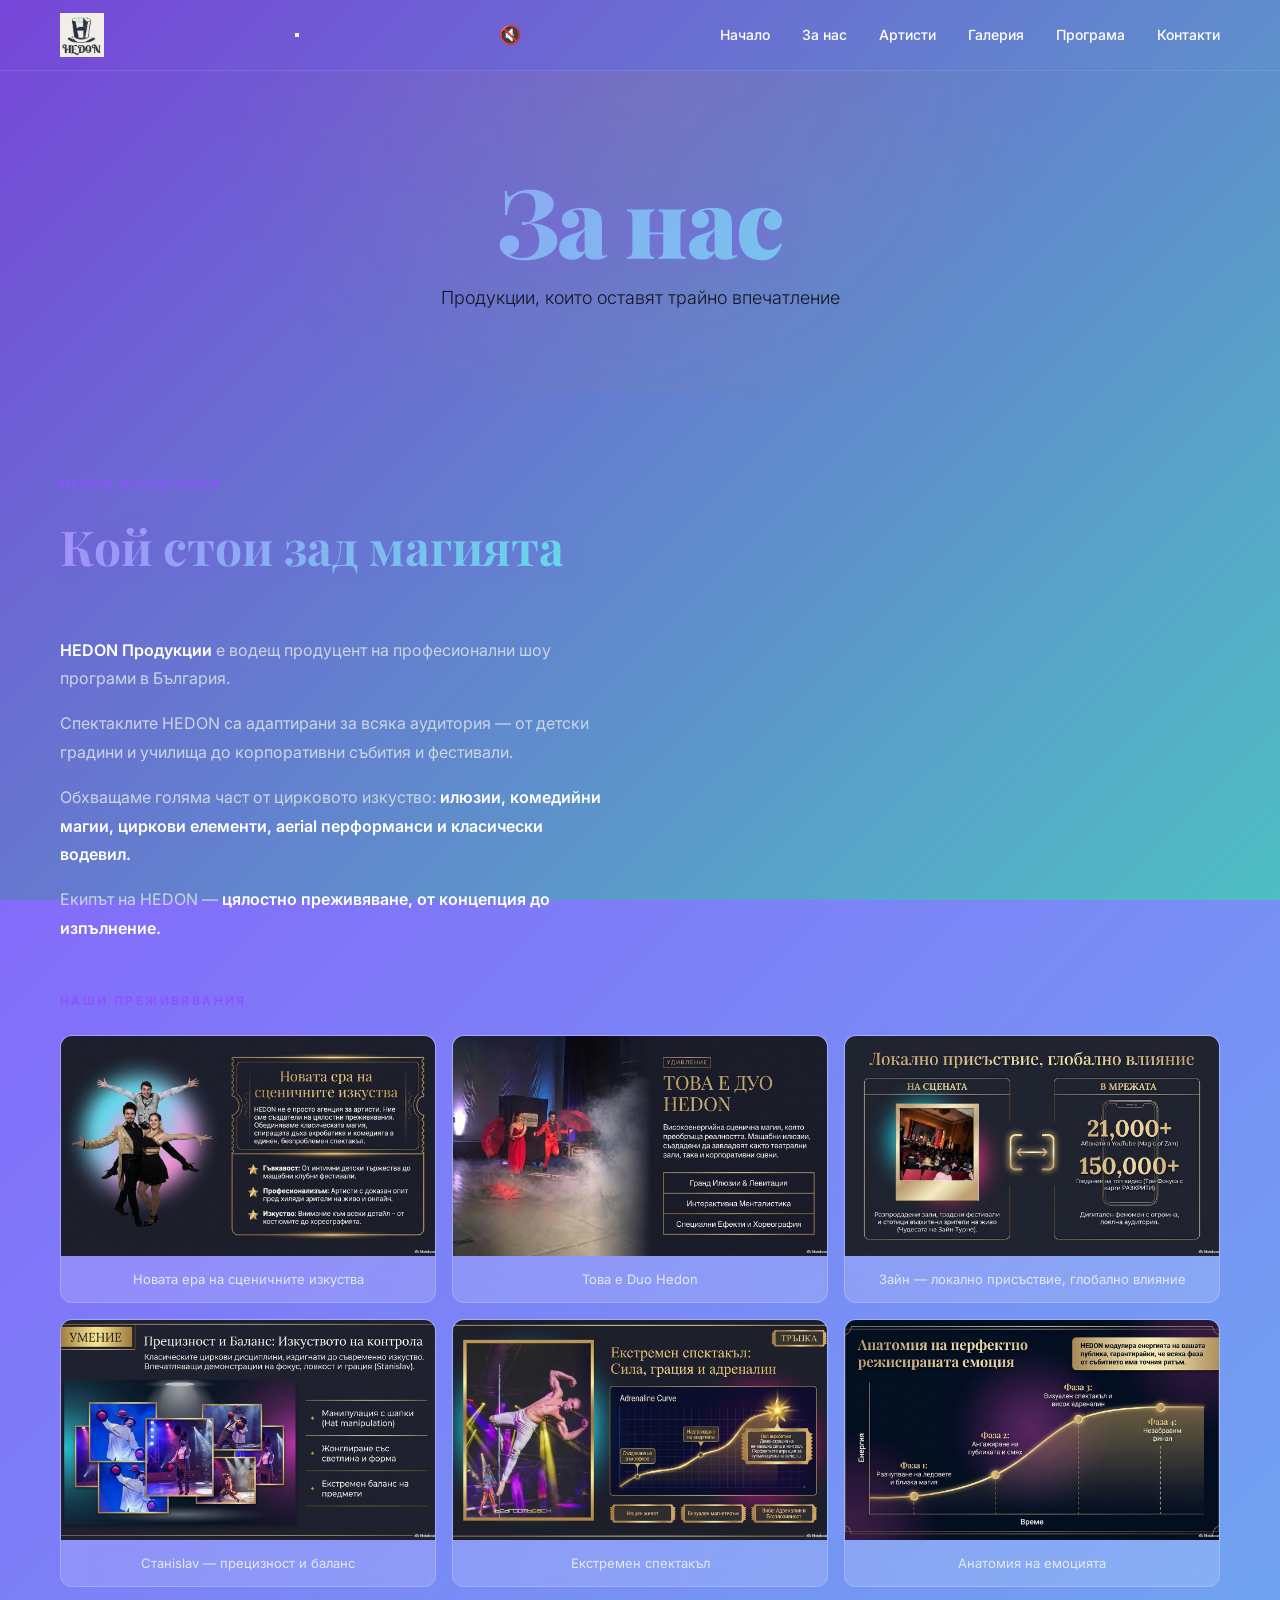
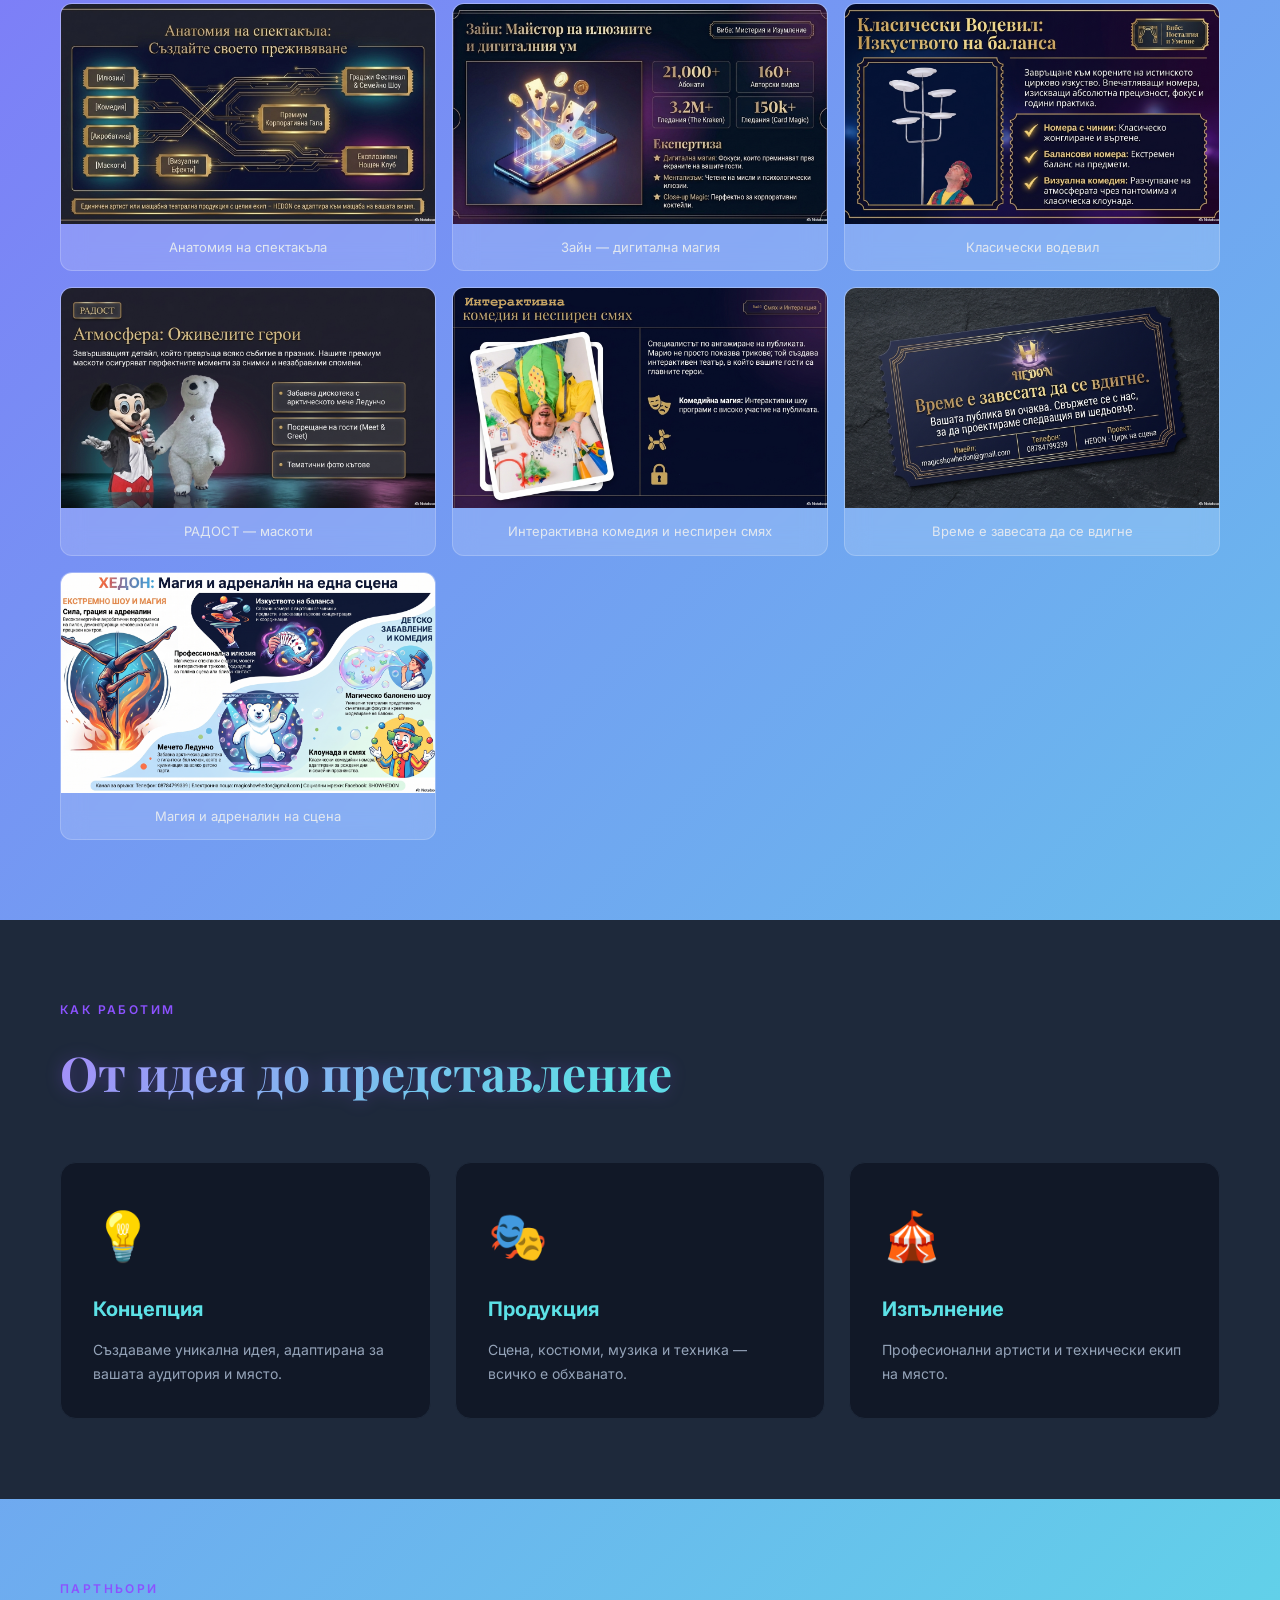
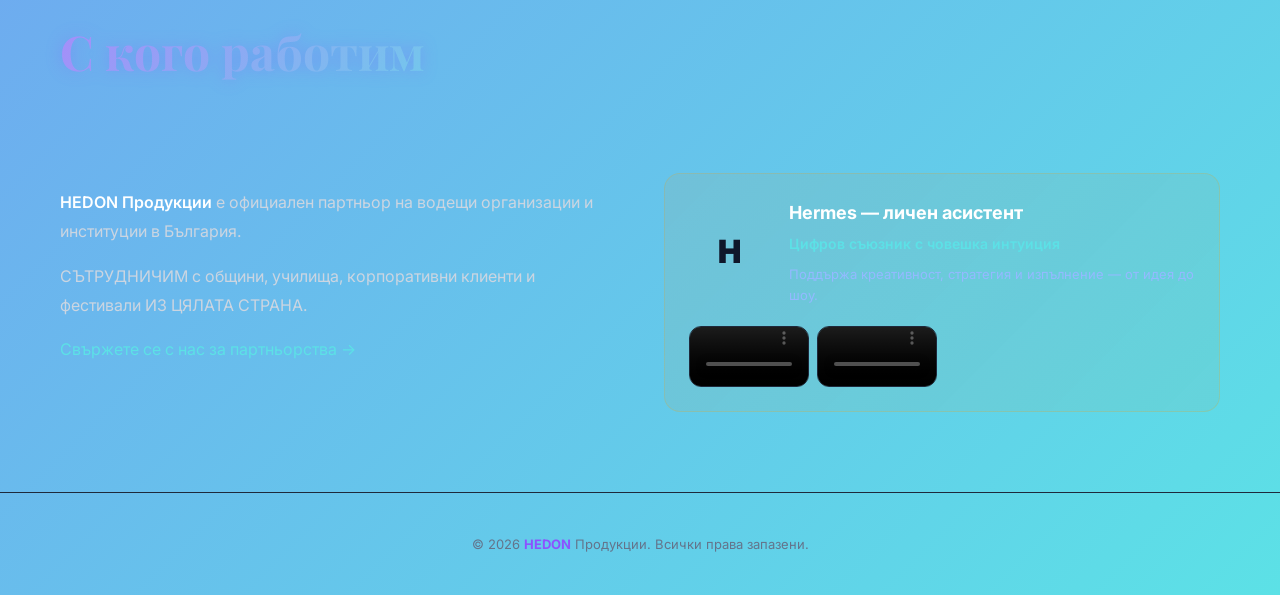
==== about.html @ 9e58f5c2 "Фонова музика: 2 MP3 трека + auto-play при първи клик + бутон 🔊/🔇" ====
<head>
    <link rel="preconnect" href="https://fonts.googleapis.com">
    <link rel="preload" href="media/hedon_logo.png" as="image" type="image/png">
    <link rel="preconnect" href="https://fonts.gstatic.com" crossorigin>
    <link href="https://fonts.googleapis.com/css2?family=Inter:wght@300;400;500;600;700;800&family=Playfair+Display:wght@600;700;900&display=swap" rel="stylesheet">
    <link rel="icon" type="image/png" sizes="32x32" href="media/hedon_logo.png">
    <link rel="apple-touch-icon" sizes="180x180" href="media/hedon_logo.png">
    <link rel="stylesheet" href="style.css?v=3">
<body>
    <header>
        <div class="container">
            <div class="header-inner">
                <div class="logo">
                    <img src="media/hedon_logo.png" alt="HEDON">
                </div>

                <button class="hamburger" onclick="toggleMenu()" aria-label="Menu">
                    <span></span>
                    <span></span>
                    <span></span>
                </button>
                <button id="audio-toggle" onclick="toggleAudio()" aria-label="Музика" style="background:none;border:none;color:#fff;font-size:18px;cursor:pointer;padding:8px;display:flex;align-items:center;gap:4px;">
                    <span id="audio-icon">🔇</span>
                </button>
                <audio id="bg-music" loop preload="none">
                    <source src="media/audio_track_1.mp3" type="audio/mpeg">
                </audio>
                <nav>
                    <a href="index.html">Начало</a>
                    <a href="about.html">За нас</a>
                    <a href="artists.html">Артисти</a>
                    <a href="gallery.html">Галерия</a>
                    <a href="program.html">Програма</a>
                    <a href="contact.html">Контакти</a>
                </nav>
            </div>
        </div>
    </header>

    <section class="hero">
        <div class="container">
            <h1>За нас</h1>
            <p>Продукции, които оставят трайно впечатление</p>
        </div>
    </section>

    <section id="about">
        <div class="container">
            <div class="section-label">HEDON Продукции</div>
            <div class="section-title">Кой стои зад магията</div>
            <div class="about-grid">
                <div class="about-text">
                    <p><strong>HEDON Продукции</strong> е водещ продуцент на професионални шоу програми в България.</p>
                    <p style="margin-top:16px;">Спектаклите HEDON са адаптирани за всяка аудитория — от детски градини и училища до корпоративни събития и фестивали.</p>
                    <p style="margin-top:16px;">Обхващаме голяма част от цирковото изкуство: <strong>илюзии, комедийни магии, циркови елементи, aerial перформанси и класически водевил.</strong></p>
                    <p style="margin-top:16px;">Екипът на HEDON — <strong>цялостно преживяване, от концепция до изпълнение.</strong></p>
                </div>
            </div>

            <div style="margin-top: 48px;">
                <div class="section-label" style="margin-bottom: 24px;">Наши преживявания</div>
                <div class="gallery-grid">
                    <div class="gallery-item" onclick="openLightbox('media/about_01_new_era.png', 'Новата ера на сценичните изкуства', false)">
                        <img src="media/about_01_new_era.png" alt="Новата ера на сценичните изкуства" loading="lazy">
                        <div class="cap">Новата ера на сценичните изкуства</div>
                    </div>
                    <div class="gallery-item" onclick="openLightbox('media/about_02_duo_hedon.png', 'Това е Duo Hedon', false)">
                        <img src="media/about_02_duo_hedon.png" alt="Това е Duo Hedon" loading="lazy">
                        <div class="cap">Това е Duo Hedon</div>
                    </div>
                    <div class="gallery-item" onclick="openLightbox('media/about_03_zain_presence.png', 'Зайн — локално присъствие, глобално влияние', false)">
                        <img src="media/about_03_zain_presence.png" alt="Зайн — локално присъствие, глобално влияние" loading="lazy">
                        <div class="cap">Зайн — локално присъствие, глобално влияние</div>
                    </div>

                    <div class="gallery-item" onclick="openLightbox('media/about_05_stanislav_circus.png', 'Станislav — прецизност и баланс', false)">
                        <img src="media/about_05_stanislav_circus.png" alt="Станislav — прецизност и баланс" loading="lazy">
                        <div class="cap">Станislav — прецизност и баланс</div>
                    </div>
                    <div class="gallery-item" onclick="openLightbox('media/about_06_pole_acrobatics.png', 'Екстремен спектакъл', false)">
                        <img src="media/about_06_pole_acrobatics.png" alt="Екстремен спектакъл" loading="lazy">
                        <div class="cap">Екстремен спектакъл</div>
                    </div>
                    <div class="gallery-item" onclick="openLightbox('media/about_slide3_energy.png', 'Анатомия на перфектно режисираната емоция', false)">
                        <img src="media/about_slide3_energy.png" alt="Анатомия на перфектно режисираната емоция" loading="lazy">
                        <div class="cap">Анатомия на емоцията</div>
                    </div>
                    <div class="gallery-item" onclick="openLightbox('media/about_slide10_anatomy.png', 'Анатомия на спектакъла', false)">
                        <img src="media/about_slide10_anatomy.png" alt="Анатомия на спектакъла" loading="lazy">
                        <div class="cap">Анатомия на спектакъла</div>
                    </div>
                    <div class="gallery-item" onclick="openLightbox('media/about_slide5_zain_digital.png', 'Зайн: Майстор на илюзиите и дигиталния ум', false)">
                        <img src="media/about_slide5_zain_digital.png" alt="Зайн: Майстор на илюзиите" loading="lazy">
                        <div class="cap">Зайн — дигитална магия</div>
                    </div>
                    <div class="gallery-item" onclick="openLightbox('media/about_slide7_vaudeville.png', 'Класически Водевил: Изкуството на баланса', false)">
                        <img src="media/about_slide7_vaudeville.png" alt="Класически Водевил" loading="lazy">
                        <div class="cap">Класически водевил</div>
                    </div>
                    <div class="gallery-item" onclick="openLightbox('media/about_mascots.png', 'РАДОСТ — атмосфера: оживители герои', false)">
                        <img src="media/about_mascots.png" alt="РАДОСТ — атмосфера: оживители герои" loading="lazy">
                        <div class="cap">РАДОСТ — маскоти</div>
                    </div>
                    <div class="gallery-item" onclick="openLightbox('media/about_slide6_mario.png', 'Интерактивна комедия и неспирен смях', false)">
                        <img src="media/about_slide6_mario.png" alt="Интерактивна комедия и неспирен смях" loading="lazy">
                        <div class="cap">Интерактивна комедия и неспирен смях</div>
                    </div>
                    <div class="gallery-item" onclick="openLightbox('media/about_slide11_call_to_action.png', 'Време е завесата да се вдигне', false)">
                        <img src="media/about_slide11_call_to_action.png" alt="Време е завесата да се вдигне" loading="lazy">
                        <div class="cap">Време е завесата да се вдигне</div>
                    </div>
                    <div class="gallery-item" onclick="openLightbox('media/about_magic_adrenaline.png', 'Магия и адреналин на сцена', false)">
                        <img src="media/about_magic_adrenaline.png" alt="Магия и адреналин на сцена" loading="lazy">
                        <div class="cap">Магия и адреналин на сцена</div>
                    </div>
                </div>
            </div>
        </div>
    </section>

    <section style="background: var(--slate);">
        <div class="container">
            <div class="section-label">Как работим</div>
            <div class="section-title">От идея до представление</div>
            <div style="display: grid; grid-template-columns: repeat(auto-fit, minmax(250px, 1fr)); gap: 24px;">
                <div style="background: var(--card); padding: 32px; border-radius: 16px; border: 1px solid var(--border);">
                    <div style="font-size: 48px; margin-bottom: 16px;">💡</div>
                    <h3 style="color: #5ce1e6; margin-bottom: 12px; font-size: 20px;">Концепция</h3>
                    <p style="color: #94a3b8; font-size: 14px;">Създаваме уникална идея, адаптирана за вашата аудитория и място.</p>
                </div>
                <div style="background: var(--card); padding: 32px; border-radius: 16px; border: 1px solid var(--border);">
                    <div style="font-size: 48px; margin-bottom: 16px;">🎭</div>
                    <h3 style="color: #5ce1e6; margin-bottom: 12px; font-size: 20px;">Продукция</h3>
                    <p style="color: #94a3b8; font-size: 14px;">Сцена, костюми, музика и техника — всичко е обхванато.</p>
                </div>
                <div style="background: var(--card); padding: 32px; border-radius: 16px; border: 1px solid var(--border);">
                    <div style="font-size: 48px; margin-bottom: 16px;">🎪</div>
                    <h3 style="color: #5ce1e6; margin-bottom: 12px; font-size: 20px;">Изпълнение</h3>
                    <p style="color: #94a3b8; font-size: 14px;">Професионални артисти и технически екип на място.</p>
                </div>
            </div>
        </div>
    </section>

    <section>
        <div class="container">
            <div class="section-label">Партньори</div>
            <div class="section-title">С кого работим</div>
            <div class="about-grid">
                <div class="about-text">
                    <p><strong>HEDON Продукции</strong> е официален партньор на водещи организации и институции в България.</p>
                    <p style="margin-top:16px;">СЪТРУДНИЧИМ с общини, училища, корпоративни клиенти и фестивали ИЗ ЦЯЛАТА СТРАНА.</p>
                    <p style="margin-top:16px;"><a href="contact.html">Свържете се с нас за партньорства →</a></p>
                </div>
                <div style="margin-top: 32px; padding: 24px; background: linear-gradient(135deg, rgba(245,158,11,0.08), rgba(217,119,6,0.05)); border: 1px solid rgba(245,158,11,0.2); border-radius: 16px; display: flex; align-items: center; gap: 20px; flex-wrap: wrap;">
                    <div style="width: 80px; height: 80px; border-radius: 50%; background: linear-gradient(135deg, var(--amber), var(--amber-dark)); display: flex; align-items: center; justify-content: center; font-size: 32px; font-weight: 900; color: var(--dark); flex-shrink: 0;">H</div>
                    <div style="flex: 1; min-width: 200px;">
                        <div style="font-size: 18px; font-weight: 700; color: #fff; margin-bottom: 4px;">Hermes — личен асистент</div>
                        <p style="font-size: 14px; color: #5ce1e6; font-weight: 600; margin-bottom: 8px;">Цифров съюзник с човешка интуиция</p>
                        <p style="font-size: 13px; color: #94b9ff; line-height: 1.6;">Поддържа креативност, стратегия и изпълнение — от идея до шоу.</p>
                    </div>
                    <div style="display: flex; gap: 8px;">
                        <video controls preload="metadata" style="width: 120px; height: auto; border-radius: 12px; border: 1px solid var(--border);">
                            <source src="media/hermes_ai_self.mp4" type="video/mp4">
                        </video>
                        <video controls preload="metadata" style="width: 120px; height: auto; border-radius: 12px; border: 1px solid var(--border);">
                            <source src="media/hermes_human_self.mp4" type="video/mp4">
                        </video>
                    </div>
                </div>
            </div>
        </div>
    </section>
    <footer>
        <div class="container">
            <p>© 2026 <span>HEDON</span> Продукции. Всички права запазени.</p>
        </div>
    </footer>

    <div class="lightbox" id="lightbox" onclick="closeLightbox(event)">
        <span class="close" onclick="closeLightbox(event)">&times;</span>
        <img id="lightbox-img" src="" alt="">
        <video id="lightbox-video" controls style="display:none;"></video>
        <div class="caption" id="lightbox-caption"></div>
    </div>

    <script>
    function openLightbox(src, caption, isVideo) {
        const lb = document.getElementById('lightbox');
        const img = document.getElementById('lightbox-img');
        const video = document.getElementById('lightbox-video');
        const cap = document.getElementById('lightbox-caption');
        if (isVideo) {
            img.style.display = 'none';
            video.style.display = 'block';
            video.src = src;
            video.play();
        } else {
            img.style.display = 'block';
            video.style.display = 'none';
            video.pause();
            img.src = src;
        }
        cap.textContent = caption;
        lb.classList.add('active');
    }
    function closeLightbox(e) {
        if (e.target.id === 'lightbox' || e.target.classList.contains('close') || e.target.id === 'lightbox-img') {
            document.getElementById('lightbox').classList.remove('active');
            document.getElementById('lightbox-video').pause();
        }
    }
    document.addEventListener('keydown', function(e) { if (e.key === 'Escape') { document.getElementById('lightbox').classList.remove('active'); document.getElementById('lightbox-video').pause(); } });

    function toggleMenu() {
        const nav = document.querySelector('nav');
        nav.classList.toggle('active');
    }
    
    // Close menu when clicking outside
    document.addEventListener('click', function(e) {
        const nav = document.querySelector('nav');
        const hamburger = document.querySelector('.hamburger');
        if (nav && hamburger && !nav.contains(e.target) && !hamburger.contains(e.target)) {
            nav.classList.remove('active');
        }
    });

    // Background music with first-click unlock
    (function() {
        const audio = document.getElementById('bg-music');
        const btn = document.getElementById('audio-toggle');
        const icon = document.getElementById('audio-icon');
        if (!audio || !btn) return;
        
        // Try to resume on any click (browsers block audio until user interaction)
        function tryPlay() {
            if (audio.paused) {
                audio.play().then(() => {
                    icon.textContent = '🔊';
                }).catch(() => {
                    icon.textContent = '🔇';
                });
            }
        }
        
        // First user interaction anywhere on page
        document.addEventListener('click', function unlockAudio() {
            tryPlay();
            // After first successful play, stop listening
            if (!audio.paused) {
                document.removeEventListener('click', unlockAudio);
            }
        }, { once: false });
        
        // Manual toggle
        window.toggleAudio = function() {
            if (audio.paused) {
                audio.play();
                icon.textContent = '🔊';
            } else {
                audio.pause();
                icon.textContent = '🔇';
            }
        };
    })();
    </script>
</body>
<!-- cache bust -->
</html>
---- style.css ----
/* HEDON Multi-Page Site - Shared Styles */
/* rebuild 2 */
:root { --purple:#8c52ff; --purple-dark:#6b3ce0; --cyan:#5ce1e6; --cyan-dark:#2ec4d4; --dark:#0f172a; --slate:#1e293b; --muted:#94a3b8; --bg:#0B1220; --card:#111827; --border:#1e293b; }
* { box-sizing: border-box; margin: 0; padding: 0; }
html { scroll-behavior: smooth; }
body { font-family: "Inter", sans-serif; background: linear-gradient(135deg, #8c52ff 0%, #5ce1e6 100%); color: #0B1220; line-height: 1.7; min-height: 100vh; }
body::before { content: ""; position: fixed; inset: 0; z-index: -1; background: inherit; filter: brightness(0.85); }
.container { max-width: 1200px; margin: 0 auto; padding: 0 20px; }
a { color: #5ce1e6; text-decoration: none; }
a:hover { text-decoration: underline; }

/* Inner Header - Compact, Sticky */
header { background: transparent; backdrop-filter: none; border-bottom: 1px solid rgba(255,255,255,0.1); position: sticky; top: 0; z-index: 100; }
.header-inner { display: flex; align-items: center; justify-content: space-between; height: 70px; }
.logo { display: flex; align-items: center; gap: 12px; }
.logo img { height: 44px; width: auto; }
nav { display: flex; gap: 32px; }
nav a { color: #5ce1e6; text-decoration: none; font-size: 14px; font-weight: 500; transition: color 0.2s; }
nav a:hover, nav a.active { color: #5ce1e6; }
nav a { color: #fff; }

/* Hero */
.hero { padding: 100px 0 80px; text-align: center; position: relative; overflow: hidden; }
.hero::before { content: ""; position: absolute; inset: 0; background: radial-gradient(circle at 50% 0%, rgba(245,158,11,0.08), transparent 60%); pointer-events: none; }
.hero h1 { font-family: "Playfair Display", serif; font-size: clamp(48px, 8vw, 96px); font-weight: 900; background: linear-gradient(135deg, #a78bfa 0%, #5ce1e6 100%); -webkit-background-clip: text; -webkit-text-fill-color: transparent; background-clip: text; filter: drop-shadow(0 0 12px rgba(140,82,255,0.35)); line-height: 1; margin-bottom: 16px; letter-spacing: -0.02em; }
.hero p { font-size: 18px; color: #0B1220; max-width: 600px; margin: 0 auto; font-weight: 300; }

/* Sections */
section { padding: 80px 0; }
.section-label { font-size: 12px; text-transform: uppercase; letter-spacing: 0.2em; color: var(--purple); font-weight: 600; margin-bottom: 12px; }
.section-title { font-family: "Playfair Display", serif; font-size: clamp(32px, 5vw, 48px); font-weight: 700; color: #fff; margin-bottom: 48px; background: linear-gradient(135deg, #a78bfa 0%, #5ce1e6 50%, #a78bfa 100%); -webkit-background-clip: text; -webkit-text-fill-color: transparent; background-clip: text; filter: drop-shadow(0 0 8px rgba(140,82,255,0.3)); }
.gradient-text { background: linear-gradient(135deg, #a78bfa 0%, #5ce1e6 50%, #a78bfa 100%); -webkit-background-clip: text; -webkit-text-fill-color: transparent; background-clip: text; filter: drop-shadow(0 0 6px rgba(140,82,255,0.25)); }

/* Gallery page - small thumbnails */
.gallery-page .gallery-grid { display: grid; grid-template-columns: repeat(auto-fill, minmax(150px, 1fr)); gap: 12px; }
.gallery-page .gallery-item img { width: 100%; height: 200px; object-fit: contain; display: block; background: rgba(0,0,0,0.3); }

/* About */
.about-grid { display: grid; grid-template-columns: 1fr 1fr; gap: 48px; align-items: center; }
.about-text { font-size: 16px; color: #cbd5e1; line-height: 1.8; }
.about-text strong { color: #fff; font-weight: 600; }
.about-images { display: grid; grid-template-columns: 1fr 1fr; gap: 12px; }
.about-images img { width: 100%; border-radius: 12px; border: 1px solid rgba(255,255,255,0.2); }

/* Artists */
.artists-grid { display: grid; grid-template-columns: repeat(auto-fill, minmax(280px, 1fr)); gap: 20px; }
.artist-card { background: rgba(255,255,255,0.15); backdrop-filter: blur(12px); border: 1px solid rgba(255,255,255,0.2); border-radius: 16px; overflow: hidden; transition: all 0.3s ease; }
.artist-card:hover { transform: translateY(-4px); border-color: rgba(245,158,11,0.3); box-shadow: 0 20px 40px rgba(0,0,0,0.3); }
.artist-card img { width: 100%; height: 280px; object-fit: cover; display: block; }
.artist-card .info { padding: 20px; }
.artist-card .name { font-size: 18px; font-weight: 700; color: #fff; margin-bottom: 4px; }
.artist-card .role { font-size: 13px; color: var(--purple); font-weight: 600; margin-bottom: 8px; }
.artist-card .desc { font-size: 14px; color: #e2e8f0; line-height: 1.6; }

/* Program */
.program-grid { display: grid; grid-template-columns: repeat(auto-fit, minmax(400px, 1fr)); gap: 24px; }
.show-card { background: linear-gradient(135deg, var(--card), var(--slate)); border: 1px solid rgba(255,255,255,0.2); border-radius: 16px; padding: 32px; position: relative; overflow: hidden; }
.show-card::before { content: ""; position: absolute; top: 0; left: 0; right: 0; height: 3px; background: linear-gradient(90deg, var(--purple), var(--purple-dark)); }
.show-card h3 { font-family: "Playfair Display", serif; font-size: 28px; font-weight: 700; color: #fff; margin-bottom: 8px; }
.show-card .artist-name { color: #5ce1e6; font-weight: 600; margin-bottom: 16px; }
.show-card .dates { color: #94a3b8; font-size: 14px; margin-bottom: 20px; }
.ticket-box { background: rgba(245,158,11,0.08); border: 1px solid rgba(245,158,11,0.2); border-radius: 12px; padding: 16px; }
.ticket-box h4 { color: var(--purple); font-size: 14px; font-weight: 700; margin-bottom: 8px; }
.ticket-box p { font-size: 13px; color: #e2e8f0; line-height: 1.8; }
.ticket-box a { color: #5ce1e6; text-decoration: none; font-weight: 600; }
.ticket-box a:hover { text-decoration: underline; }

/* Gallery */
.gallery-grid { display: grid; grid-template-columns: repeat(auto-fill, minmax(280px, 1fr)); gap: 16px; }
.gallery-item { border-radius: 12px; overflow: hidden; border: 1px solid rgba(255,255,255,0.2); cursor: pointer; transition: all 0.3s; background: rgba(255,255,255,0.15); backdrop-filter: blur(12px); }
.gallery-item:hover { transform: scale(1.02); border-color: rgba(245,158,11,0.3); }
.gallery-item img { width: 100%; height: 220px; object-fit: cover; display: block; }
.gallery-item .cap { padding: 12px; font-size: 13px; color: #e2e8f0; text-align: center; }
.video-card { grid-column: 1 / -1; background: rgba(255,255,255,0.15); backdrop-filter: blur(12px); border: 1px solid rgba(255,255,255,0.2); border-radius: 16px; overflow: hidden; }
.video-card video { width: 100%; max-height: 350px; display: block; background: #000; }
.video-card .cap { padding: 16px; text-align: center; color: #e2e8f0; }
.video-card iframe { width: 100%; height: 350px; border: none; }

/* Contact */
.contact-section { background: linear-gradient(180deg, var(--bg), var(--slate)); }
.contact-grid { display: grid; grid-template-columns: 1fr 1fr; gap: 48px; align-items: center; }
.contact-info h3 { font-family: "Playfair Display", serif; font-size: 36px; font-weight: 700; color: #fff; margin-bottom: 24px; }
.contact-item { display: flex; align-items: center; gap: 16px; margin-bottom: 20px; }
.contact-item .icon { width: 48px; height: 48px; background: rgba(245,158,11,0.1); border: 1px solid rgba(245,158,11,0.2); border-radius: 12px; display: flex; align-items: center; justify-content: center; font-size: 20px; }
.contact-item .label { font-size: 12px; color: #94a3b8; text-transform: uppercase; letter-spacing: 0.1em; }
.contact-item .value { font-size: 16px; color: #fff; font-weight: 600; }
.contact-cta { background: linear-gradient(135deg, var(--purple), var(--purple-dark)); color: var(--dark); padding: 40px; border-radius: 20px; text-align: center; }
.contact-cta h4 { font-family: "Playfair Display", serif; font-size: 28px; font-weight: 700; margin-bottom: 12px; }
.contact-cta p { font-size: 14px; opacity: 0.9; margin-bottom: 24px; }
.contact-cta a { display: inline-block; background: var(--dark); color: var(--purple); padding: 14px 32px; border-radius: 999px; text-decoration: none; font-weight: 700; font-size: 14px; transition: transform 0.2s; }
.contact-cta a:hover { transform: scale(1.05); text-decoration: none; }

/* Footer */
footer { border-top: 1px solid var(--border); padding: 40px 0; text-align: center; color: #64748b; font-size: 13px; }
footer span { color: var(--purple); font-weight: 700; }

/* Lightbox */
.lightbox { position: fixed; inset: 0; background: rgba(0,0,0,0.95); display: none; align-items: center; justify-content: center; z-index: 9999; padding: 20px; }
.lightbox.active { display: flex; }
.lightbox img { max-width: 95vw; max-height: 85vh; border-radius: 12px; }
.lightbox video { max-width: 95vw; max-height: 85vh; border-radius: 12px; }
.lightbox .close { position: absolute; top: 16px; right: 24px; color: #fff; font-size: 36px; cursor: pointer; font-weight: 300; }
.lightbox .caption { position: absolute; bottom: 24px; left: 50%; transform: translateX(-50%); color: #fff; background: rgba(0,0,0,0.7); padding: 10px 20px; border-radius: 999px; font-size: 13px; }

/* Mobile */

/* Responsive - Mobile */
@media (max-width: 768px) {
    .container { padding: 0 20px; }
    
    header { padding: 12px 0; }
    .header-inner { height: auto; flex-wrap: wrap; }
    .logo img { height: 36px; }
    
    /* Mobile nav */
    nav { 
        display: none; 
        position: absolute;
        top: 70px;
        left: 0;
        right: 0;
        background: rgba(11,18,32,0.98);
        backdrop-filter: blur(20px);
        padding: 20px;
        flex-direction: column;
        gap: 16px;
        border-bottom: 1px solid rgba(255,255,255,0.1);
    }
    nav.active { display: flex; }
    nav a { font-size: 16px; padding: 8px 0; }
    
    /* Hamburger */
    .hamburger { 
        display: flex; 
        flex-direction: column; 
        gap: 5px; 
        cursor: pointer; 
        padding: 8px;
        background: none;
        border: none;
    }
    .hamburger span { 
        display: block; 
        width: 24px; 
        height: 2px; 
        background: #fff; 
        transition: all 0.3s;
    }
    
    .hero { padding: 60px 0 40px; min-height: 50vh; }
    .hero h1 { font-size: clamp(36px, 10vw, 56px); }
    .hero p { font-size: 16px; padding: 0 10px; }
    
    section { padding: 40px 0; }
    .section-title { font-size: clamp(24px, 6vw, 36px); margin-bottom: 32px; }
    
    .gallery-grid { 
        grid-template-columns: repeat(auto-fill, minmax(120px, 1fr)); 
        gap: 8px; 
    }
    .gallery-item img { height: 120px; }
    .gallery-item .cap { font-size: 11px; padding: 8px; }
    
    .artists-grid { grid-template-columns: 1fr; gap: 16px; }
    .artist-card { padding: 16px; }
    
    .program-grid { grid-template-columns: 1fr; }
    .show-card { padding: 20px; }
    .show-card h3 { font-size: 22px; }
    
    .contact-grid { grid-template-columns: 1fr; }
    .contact-cta { padding: 24px; }
    
    .video-card iframe { height: 250px; }
    
    .ticket-box { font-size: 12px; }
}

@media (max-width: 480px) {
    .gallery-grid { 
        grid-template-columns: repeat(2, 1fr); 
        gap: 6px; 
    }
    .gallery-item img { height: 100px; }
    .gallery-item .cap { font-size: 10px; }
    
    .video-card iframe { height: 200px; }
}
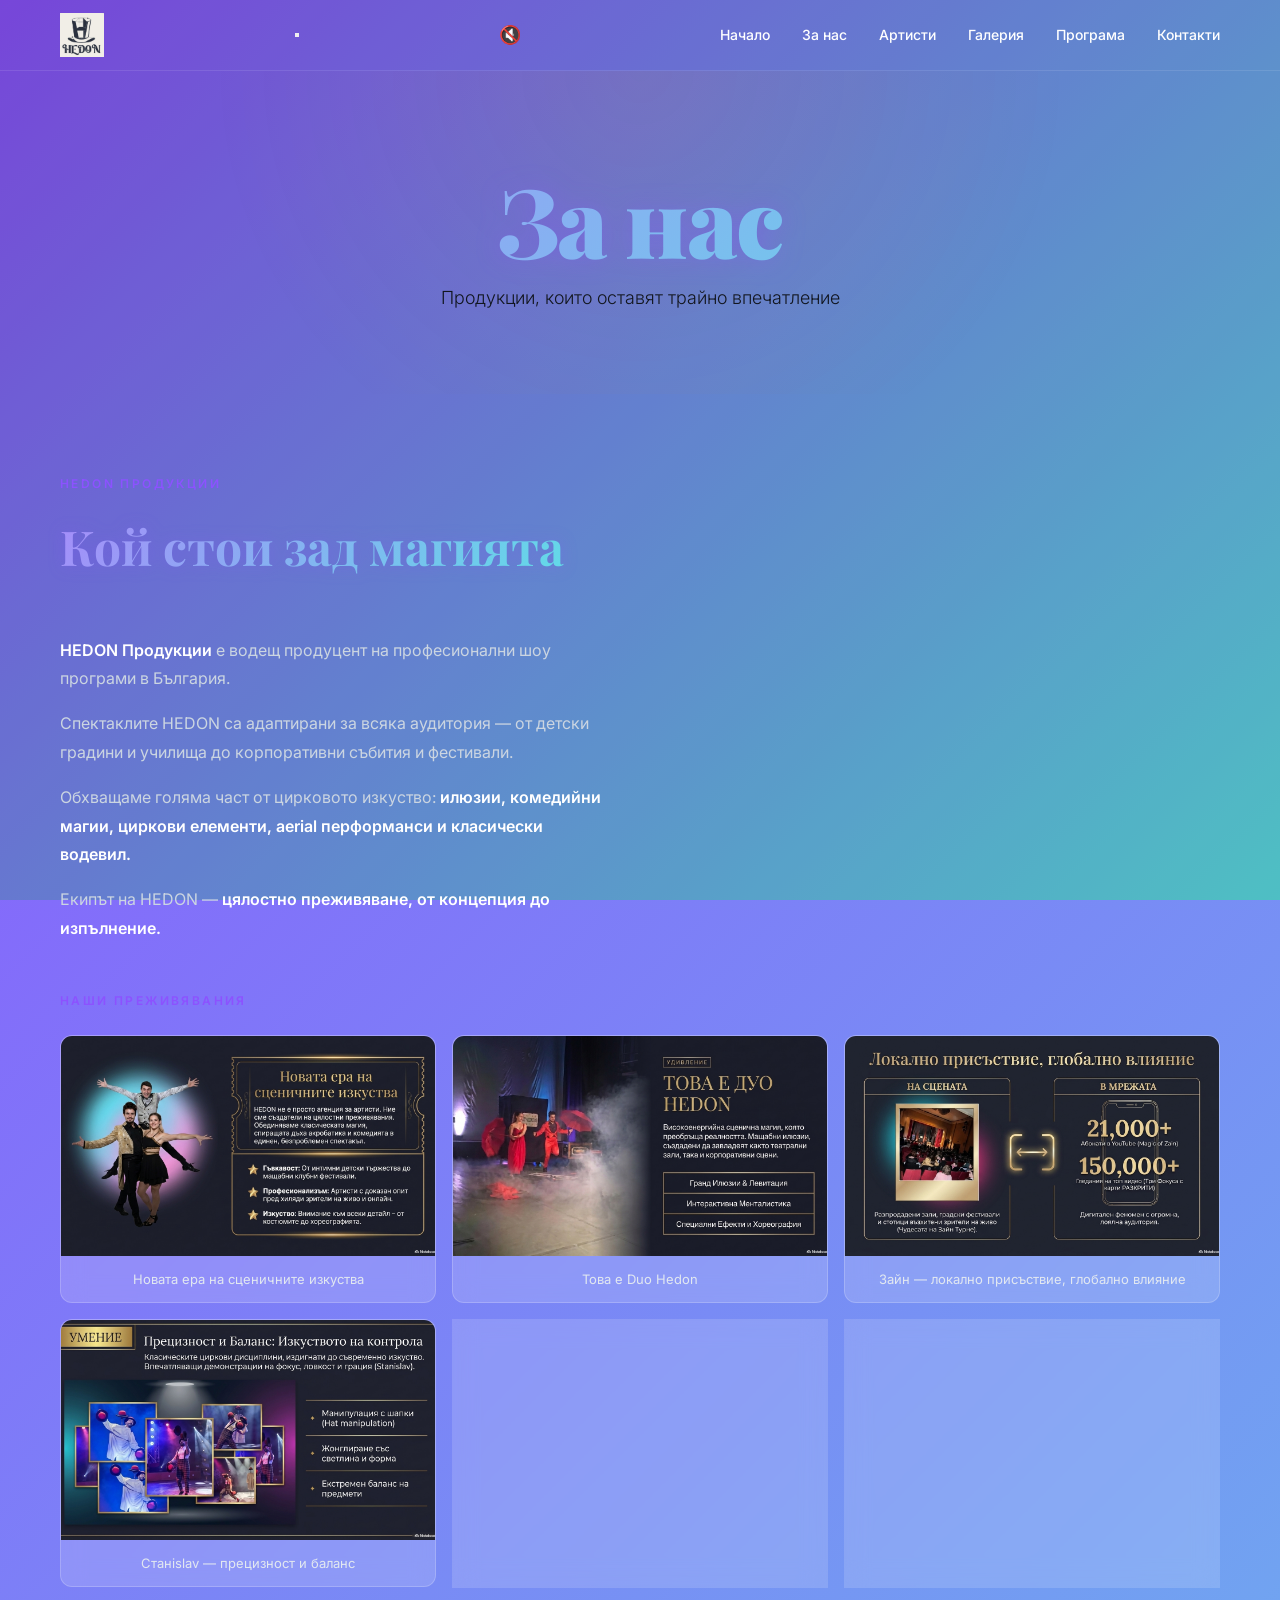
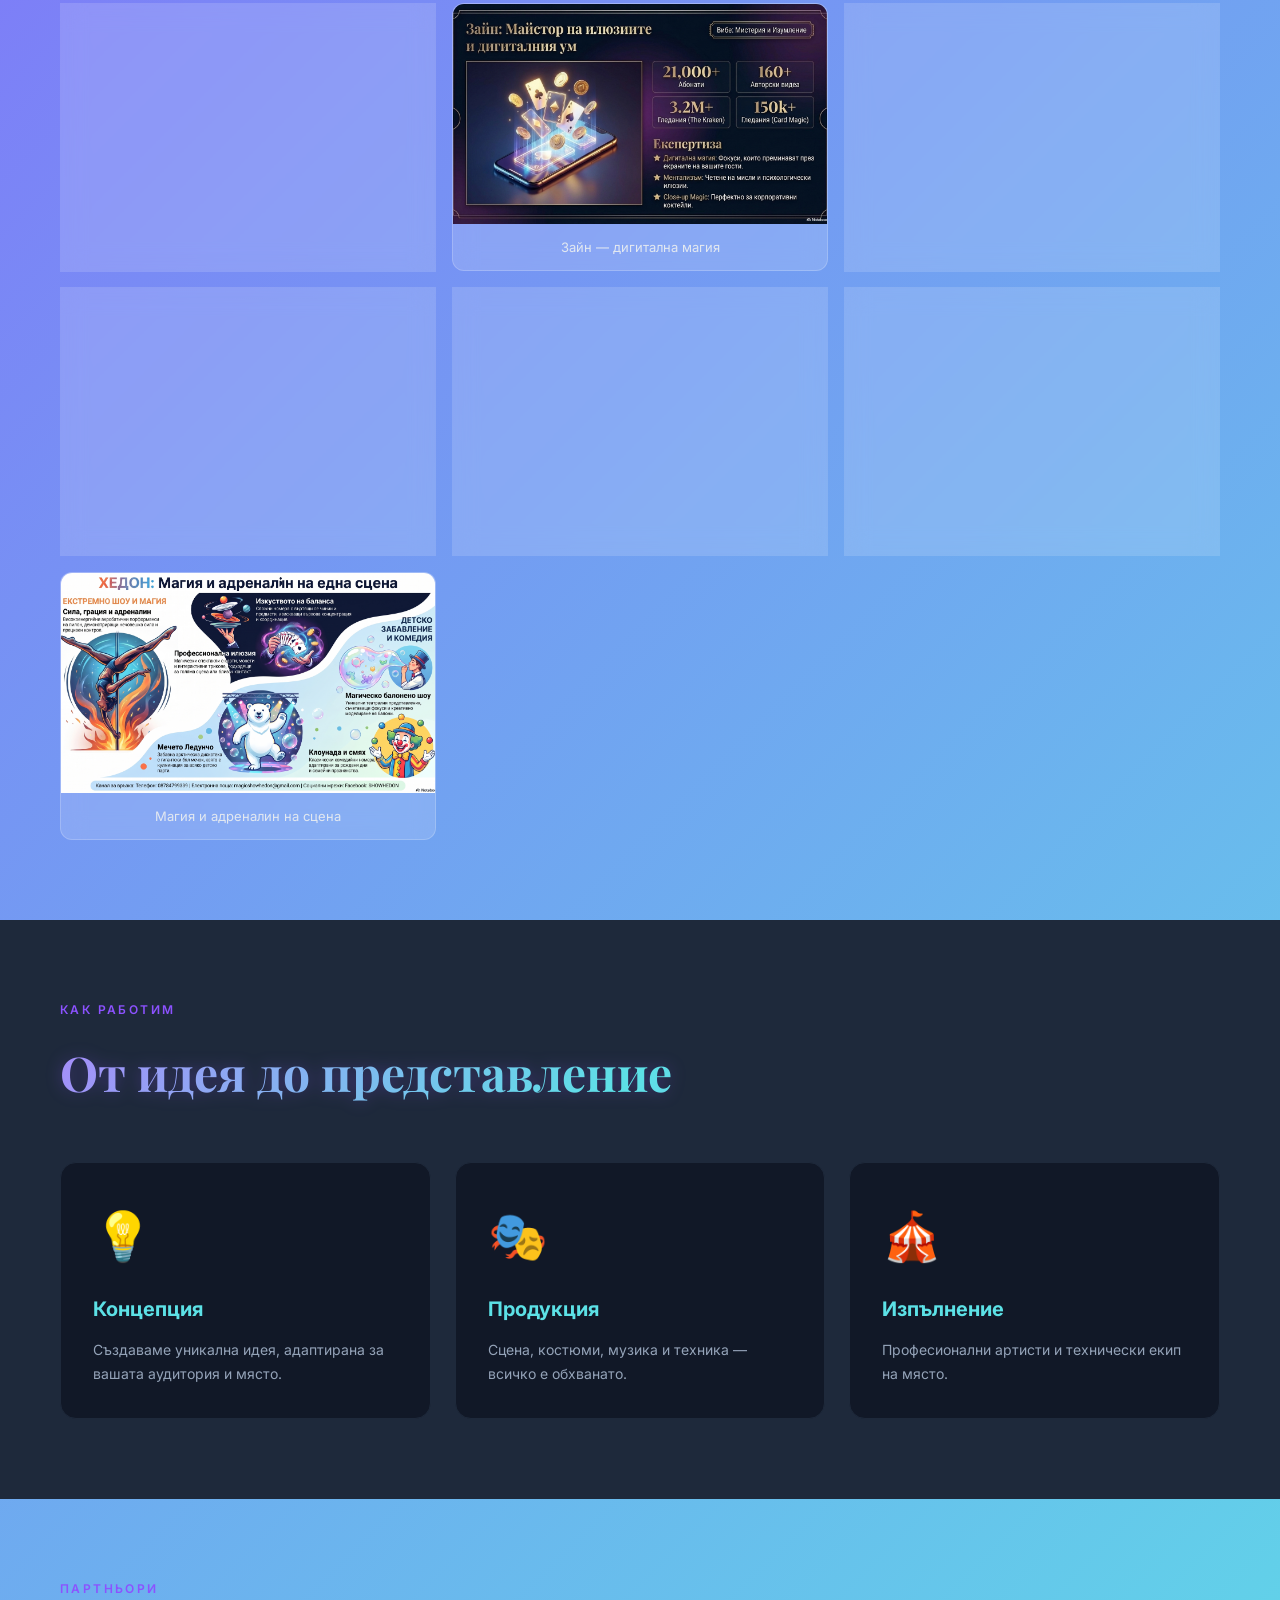
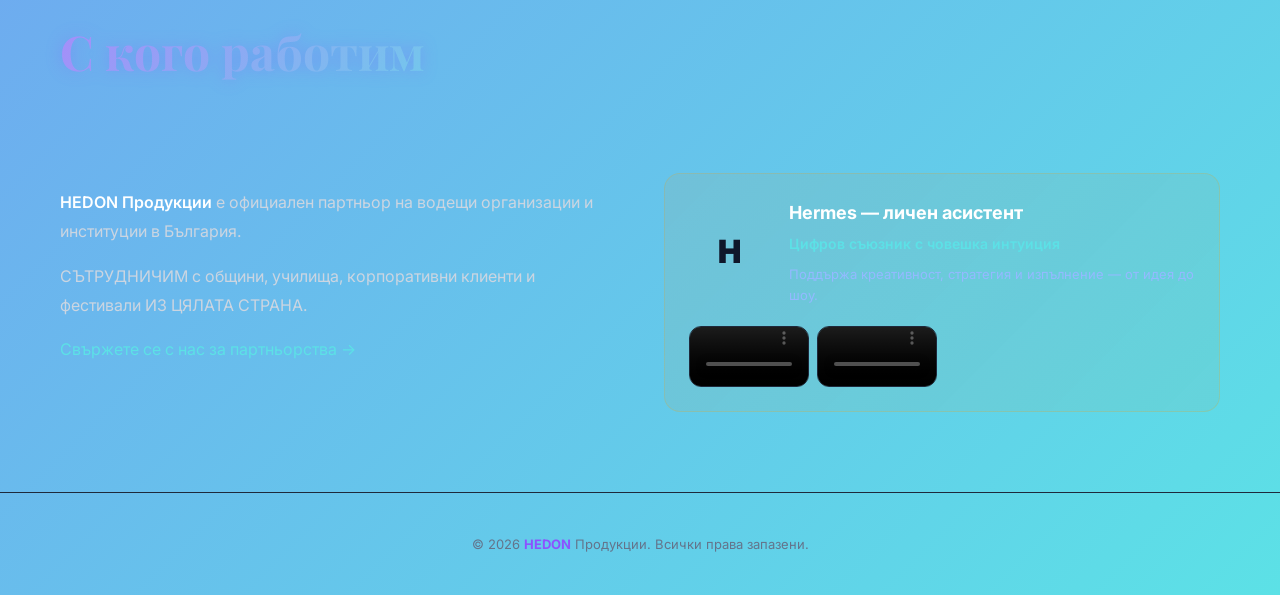
==== commit 3e69efa9: "Аудио бутон: подобрен toggleAudio с debug logging и visual feedback" ====
--- a/about.html
+++ b/about.html
@@ -226,12 +226,30 @@
         }
     });
 
+
     // Background music with first-click unlock
     (function() {
         const audio = document.getElementById('bg-music');
         const btn = document.getElementById('audio-toggle');
         const icon = document.getElementById('audio-icon');
         if (!audio || !btn) return;
+        
+        const tracks = [
+            'media/audio_track_1.mp3',
+            'media/audio_track_2.mp3'
+        ];
+        let currentTrack = 0;
+        
+        function loadTrack(index) {
+            audio.src = tracks[index];
+        }
+        
+        // Auto-advance to next track when current ends
+        audio.addEventListener('ended', function() {
+            currentTrack = (currentTrack + 1) % tracks.length;
+            loadTrack(currentTrack);
+            audio.play();
+        });
         
         // Try to resume on any click (browsers block audio until user interaction)
         function tryPlay() {
@@ -255,16 +273,27 @@
         
         // Manual toggle
         window.toggleAudio = function() {
+            console.log('toggleAudio called, paused:', audio.paused);
             if (audio.paused) {
-                audio.play();
-                icon.textContent = '🔊';
+                audio.play().then(() => {
+                    icon.textContent = '🔊';
+                    btn.style.color = '#5ce1e6';
+                }).catch(err => {
+                    console.log('Play failed:', err);
+                    icon.textContent = '🔇';
+                });
             } else {
                 audio.pause();
                 icon.textContent = '🔇';
+                btn.style.color = '#fff';
             }
         };
+        
+        // Load first track
+        loadTrack(0);
+        audio.volume = 0.4;
     })();
-    </script>
+
 </body>
 <!-- cache bust -->
 </html>
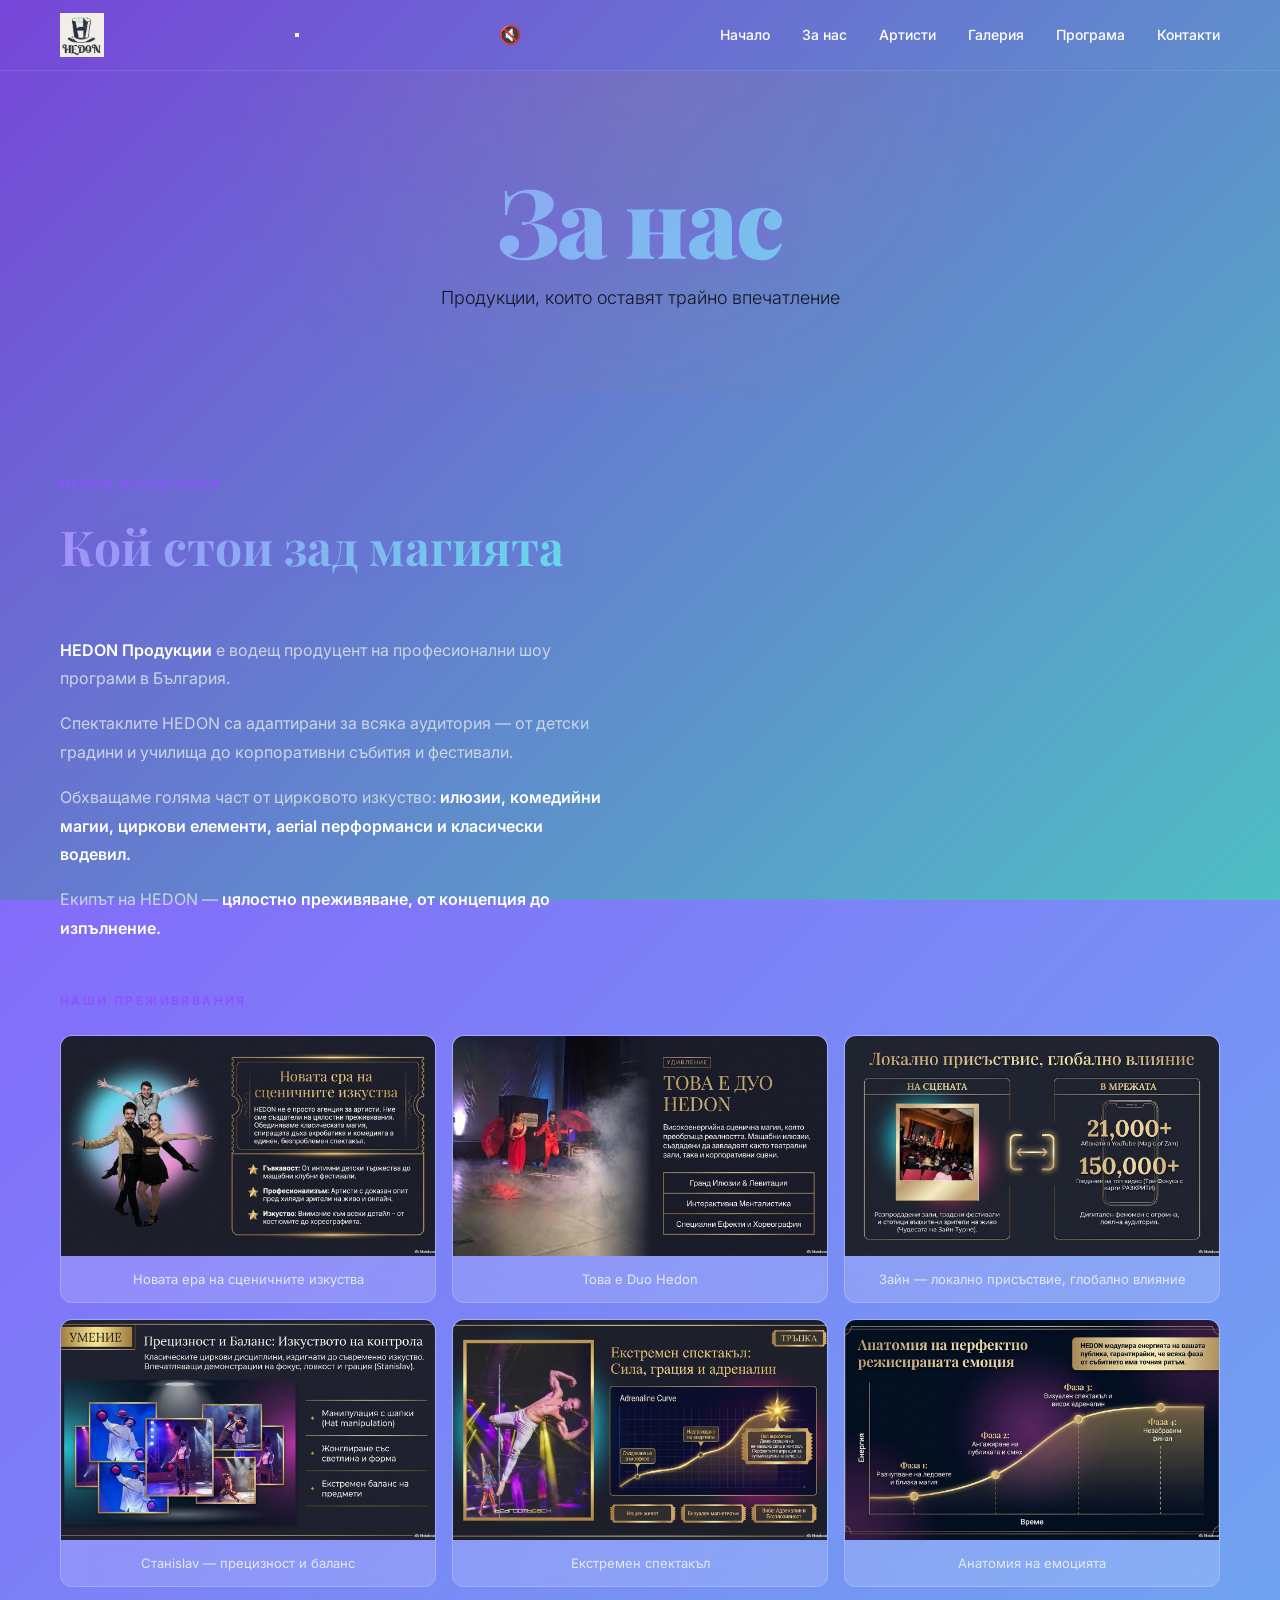
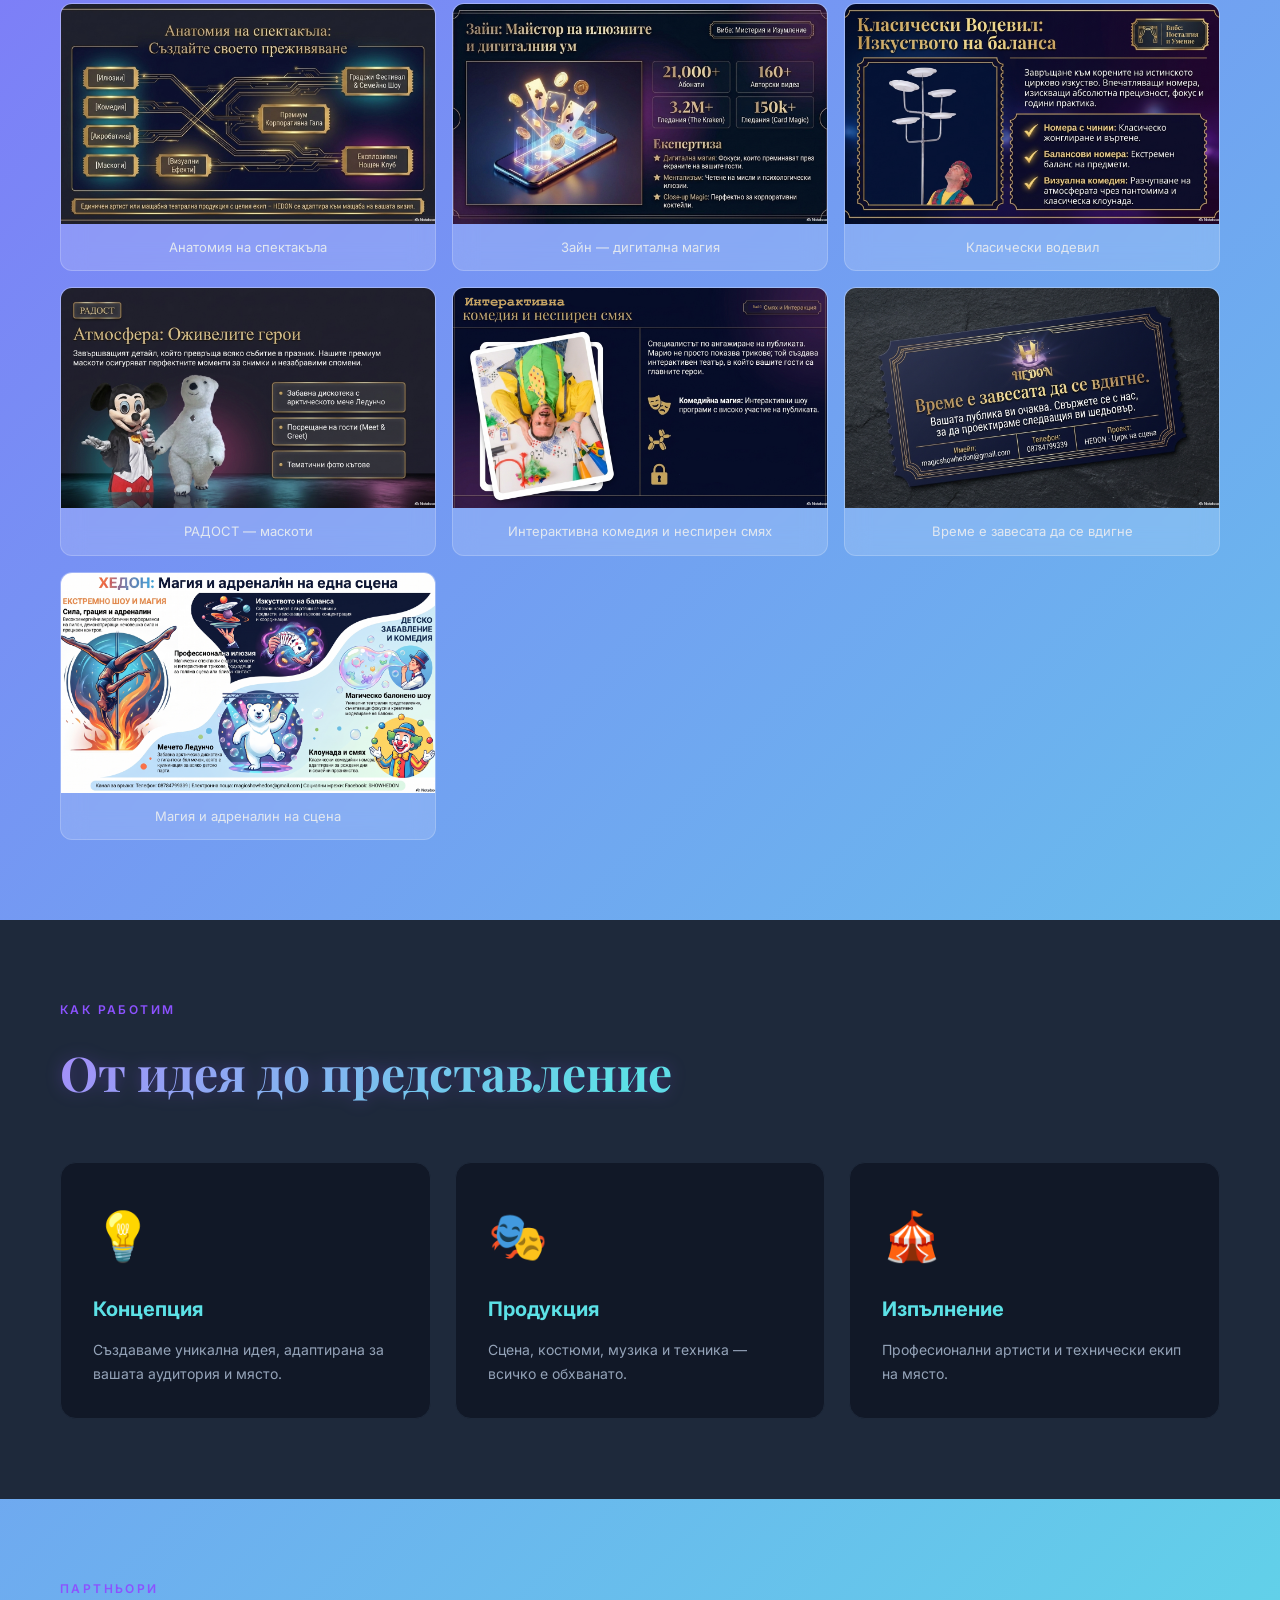
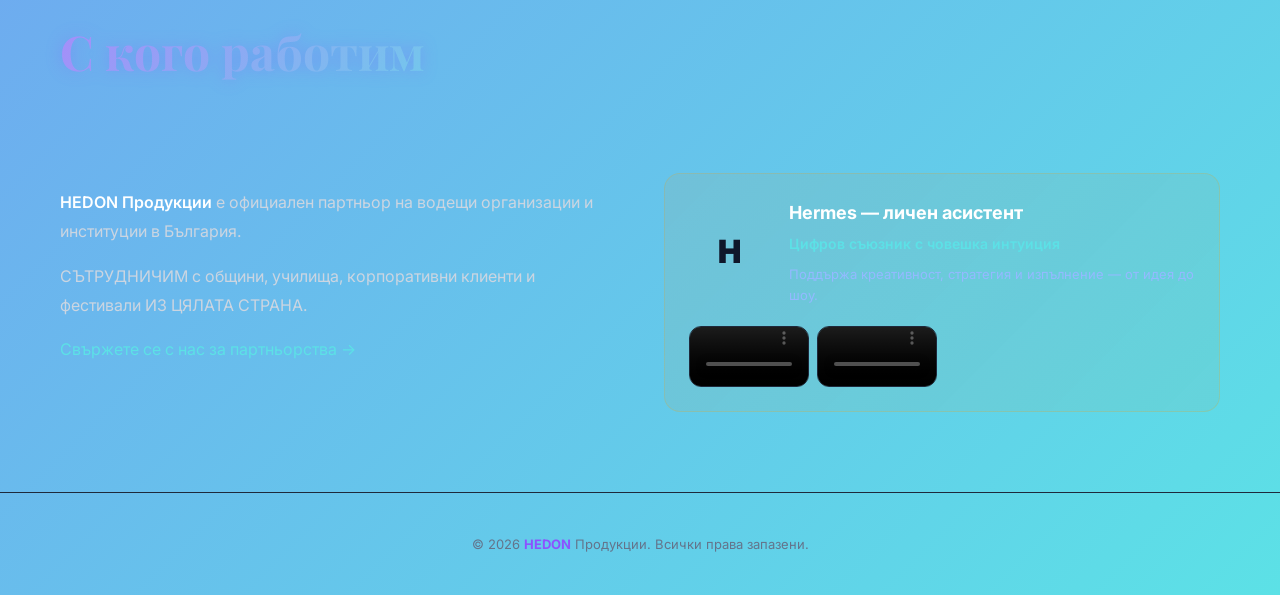
==== commit 7a9d906f: "Поправка: toggleAudio е сега глобална функция — бутонът работи" ====
--- a/about.html
+++ b/about.html
@@ -227,11 +227,41 @@
     });
 
 
+    // Audio toggle - global scope so onclick works
+    let audio, btn, icon;
+    function toggleAudio() {
+        if (!audio) {
+            audio = document.getElementById('bg-music');
+        }
+        if (!btn) {
+            btn = document.getElementById('audio-toggle');
+        }
+        if (!icon) {
+            icon = document.getElementById('audio-icon');
+        }
+        if (!audio || !btn) return;
+        
+        console.log('toggleAudio called, paused:', audio.paused);
+        if (audio.paused) {
+            audio.play().then(() => {
+                icon.textContent = '🔊';
+                btn.style.color = '#5ce1e6';
+            }).catch(err => {
+                console.log('Play failed:', err);
+                icon.textContent = '🔇';
+            });
+        } else {
+            audio.pause();
+            icon.textContent = '🔇';
+            btn.style.color = '#fff';
+        }
+    }
+    
     // Background music with first-click unlock
     (function() {
-        const audio = document.getElementById('bg-music');
-        const btn = document.getElementById('audio-toggle');
-        const icon = document.getElementById('audio-icon');
+        audio = document.getElementById('bg-music');
+        btn = document.getElementById('audio-toggle');
+        icon = document.getElementById('audio-icon');
         if (!audio || !btn) return;
         
         const tracks = [
@@ -271,24 +301,6 @@
             }
         }, { once: false });
         
-        // Manual toggle
-        window.toggleAudio = function() {
-            console.log('toggleAudio called, paused:', audio.paused);
-            if (audio.paused) {
-                audio.play().then(() => {
-                    icon.textContent = '🔊';
-                    btn.style.color = '#5ce1e6';
-                }).catch(err => {
-                    console.log('Play failed:', err);
-                    icon.textContent = '🔇';
-                });
-            } else {
-                audio.pause();
-                icon.textContent = '🔇';
-                btn.style.color = '#fff';
-            }
-        };
-        
         // Load first track
         loadTrack(0);
         audio.volume = 0.4;
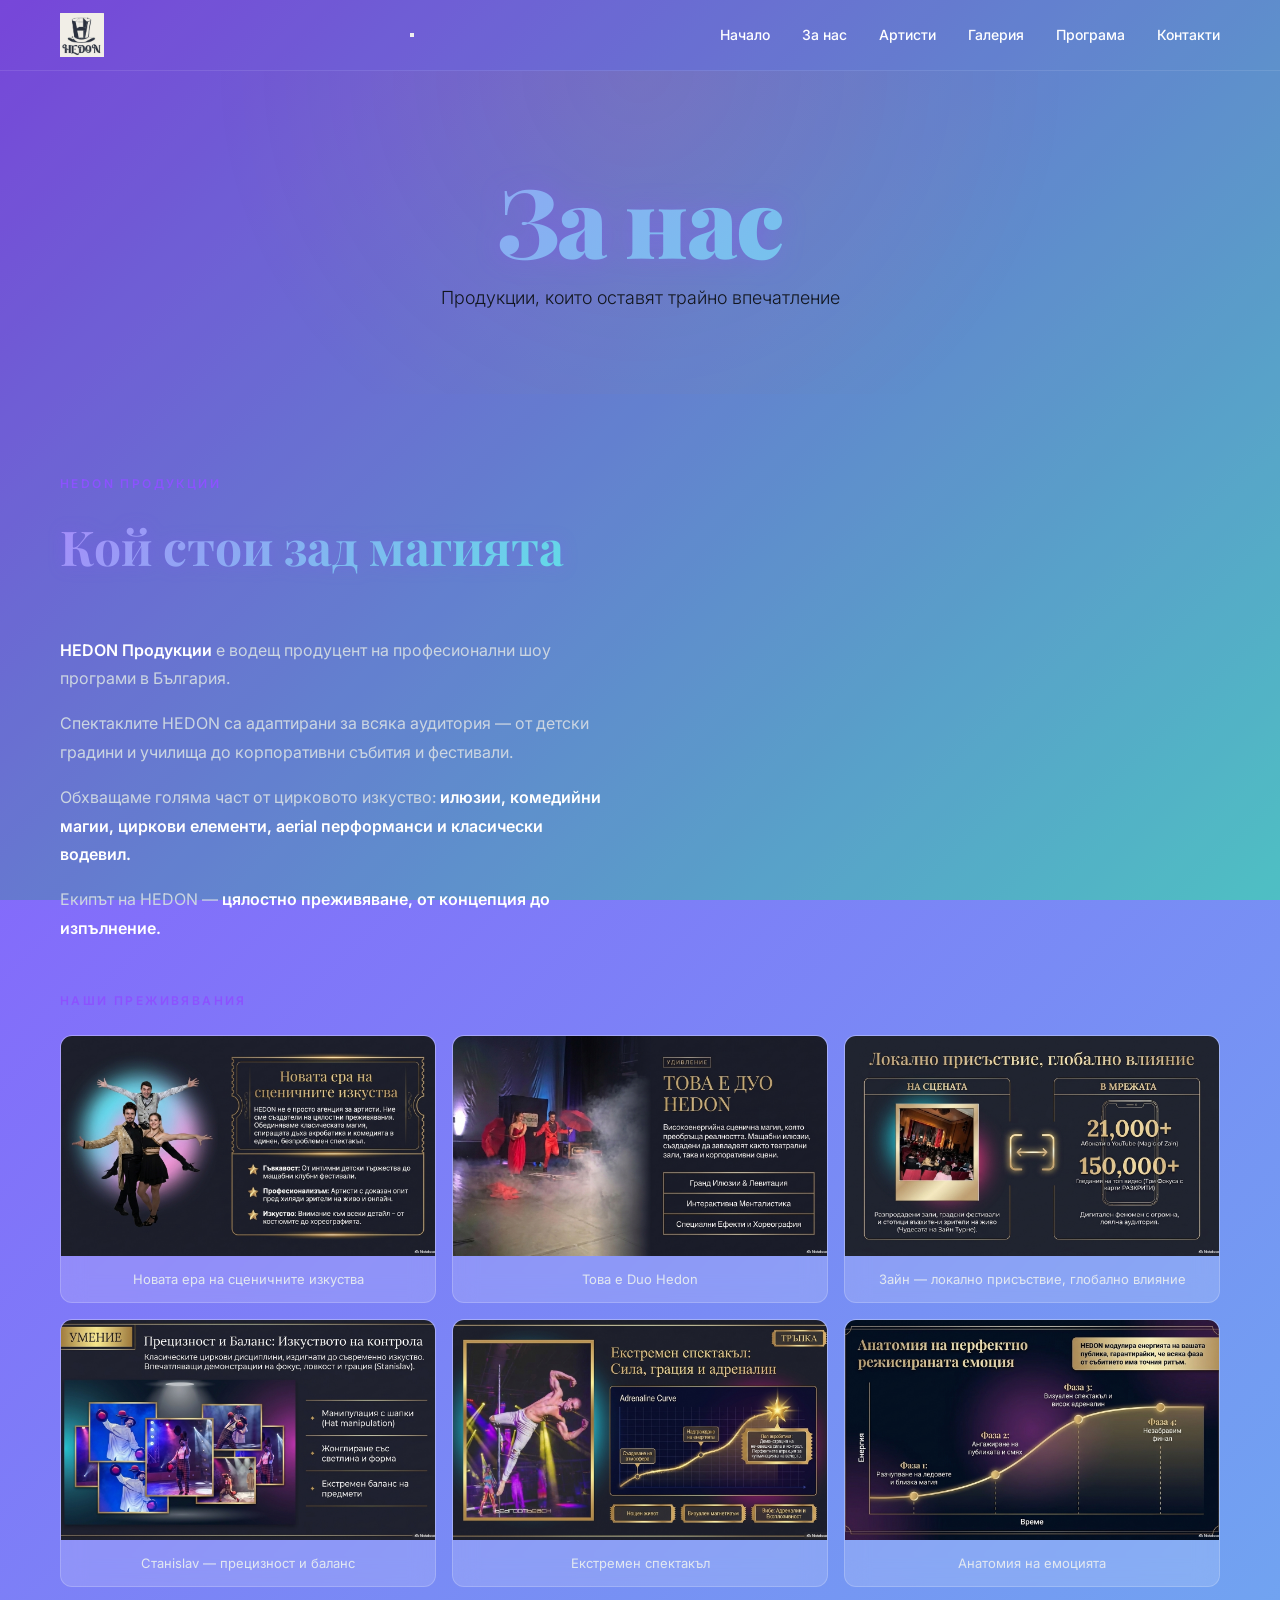
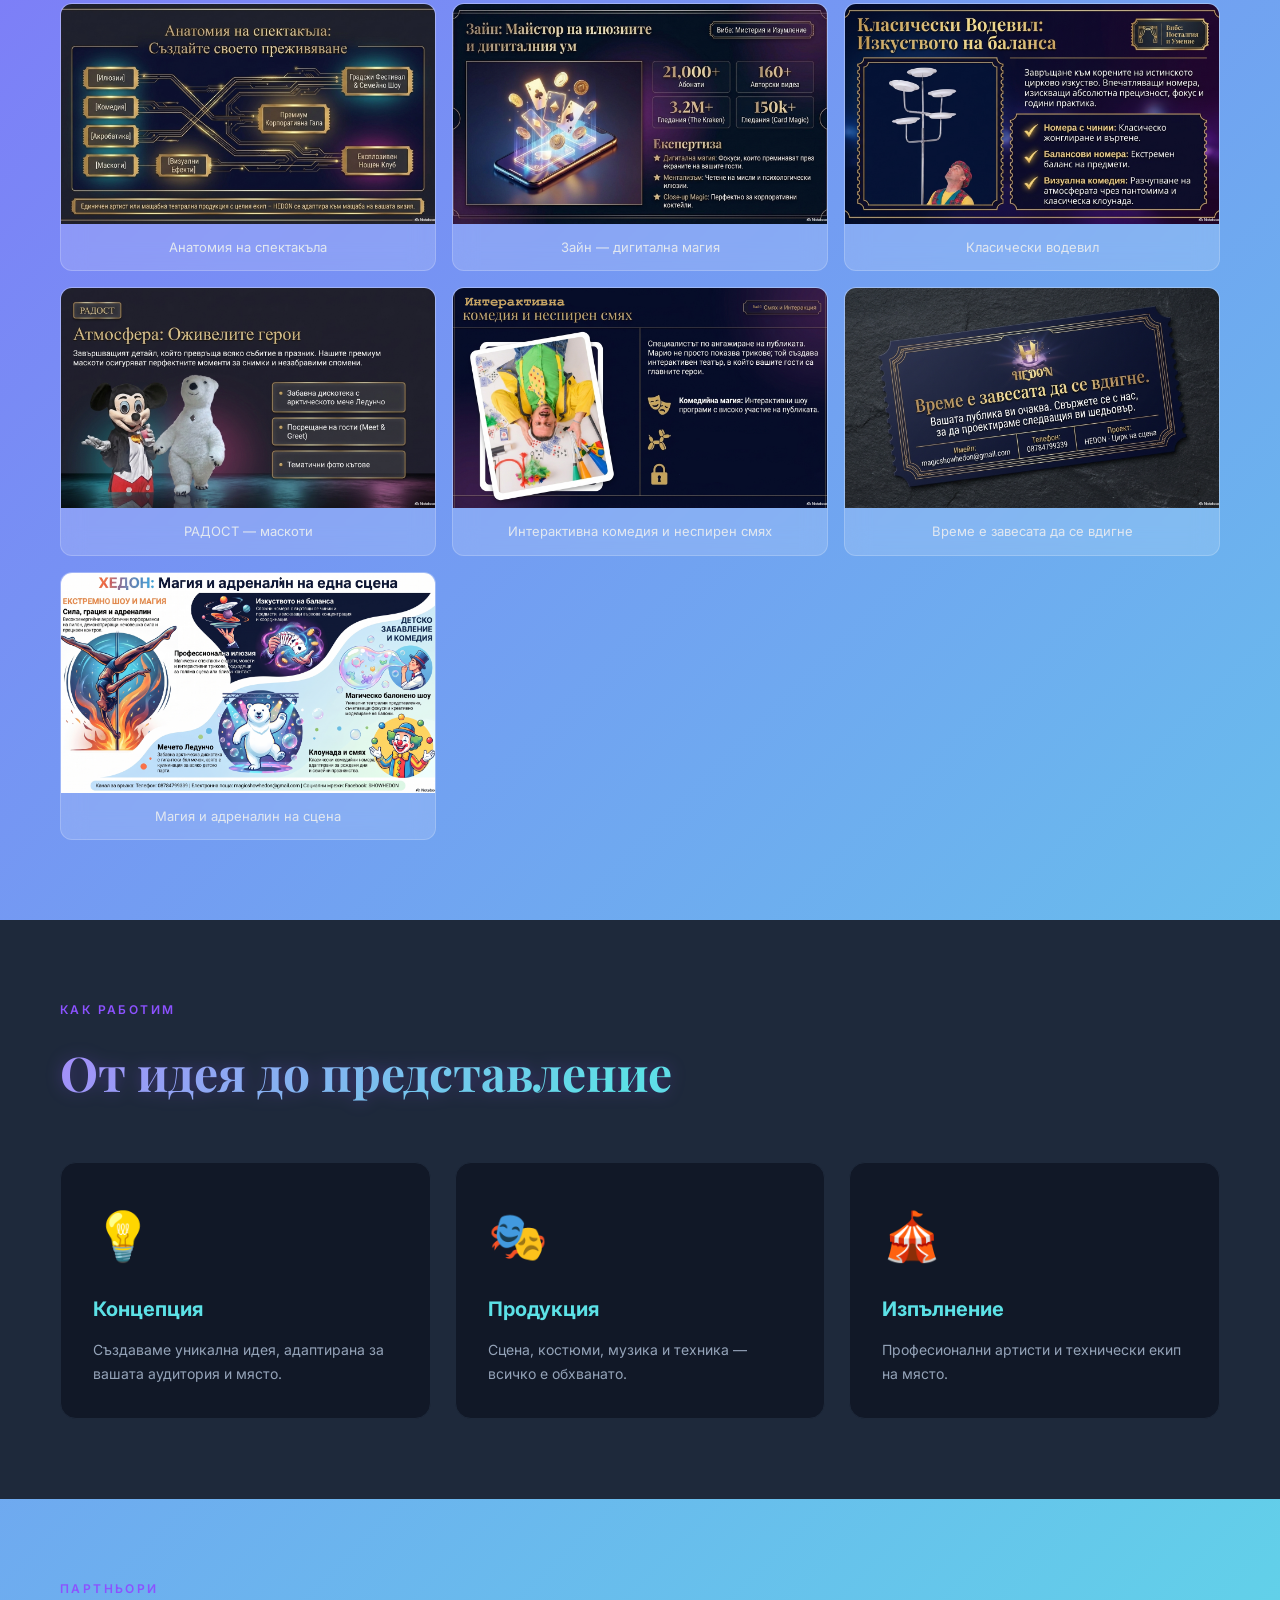
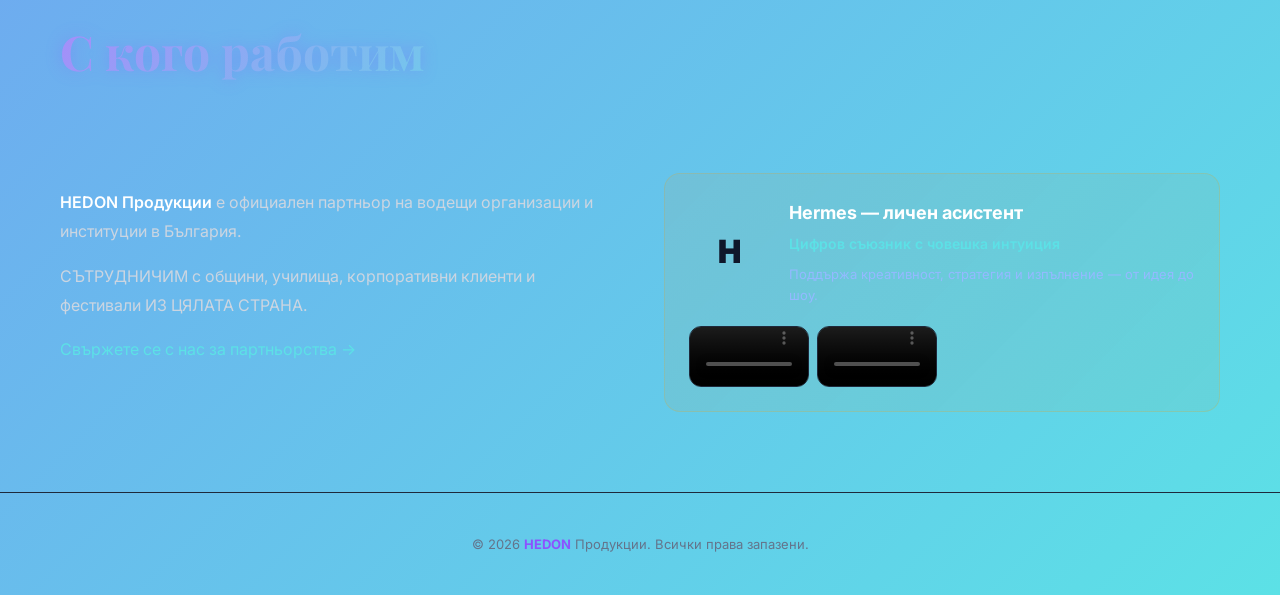
==== commit 4092f785: "Аудио бутонът е активен САМО в секция Програма" ====
--- a/about.html
+++ b/about.html
@@ -19,12 +19,7 @@
                     <span></span>
                     <span></span>
                 </button>
-                <button id="audio-toggle" onclick="toggleAudio()" aria-label="Музика" style="background:none;border:none;color:#fff;font-size:18px;cursor:pointer;padding:8px;display:flex;align-items:center;gap:4px;">
-                    <span id="audio-icon">🔇</span>
-                </button>
-                <audio id="bg-music" loop preload="none">
-                    <source src="media/audio_track_1.mp3" type="audio/mpeg">
-                </audio>
+
                 <nav>
                     <a href="index.html">Начало</a>
                     <a href="about.html">За нас</a>
@@ -227,85 +222,6 @@
     });
 
 
-    // Audio toggle - global scope so onclick works
-    let audio, btn, icon;
-    function toggleAudio() {
-        if (!audio) {
-            audio = document.getElementById('bg-music');
-        }
-        if (!btn) {
-            btn = document.getElementById('audio-toggle');
-        }
-        if (!icon) {
-            icon = document.getElementById('audio-icon');
-        }
-        if (!audio || !btn) return;
-        
-        console.log('toggleAudio called, paused:', audio.paused);
-        if (audio.paused) {
-            audio.play().then(() => {
-                icon.textContent = '🔊';
-                btn.style.color = '#5ce1e6';
-            }).catch(err => {
-                console.log('Play failed:', err);
-                icon.textContent = '🔇';
-            });
-        } else {
-            audio.pause();
-            icon.textContent = '🔇';
-            btn.style.color = '#fff';
-        }
-    }
-    
-    // Background music with first-click unlock
-    (function() {
-        audio = document.getElementById('bg-music');
-        btn = document.getElementById('audio-toggle');
-        icon = document.getElementById('audio-icon');
-        if (!audio || !btn) return;
-        
-        const tracks = [
-            'media/audio_track_1.mp3',
-            'media/audio_track_2.mp3'
-        ];
-        let currentTrack = 0;
-        
-        function loadTrack(index) {
-            audio.src = tracks[index];
-        }
-        
-        // Auto-advance to next track when current ends
-        audio.addEventListener('ended', function() {
-            currentTrack = (currentTrack + 1) % tracks.length;
-            loadTrack(currentTrack);
-            audio.play();
-        });
-        
-        // Try to resume on any click (browsers block audio until user interaction)
-        function tryPlay() {
-            if (audio.paused) {
-                audio.play().then(() => {
-                    icon.textContent = '🔊';
-                }).catch(() => {
-                    icon.textContent = '🔇';
-                });
-            }
-        }
-        
-        // First user interaction anywhere on page
-        document.addEventListener('click', function unlockAudio() {
-            tryPlay();
-            // After first successful play, stop listening
-            if (!audio.paused) {
-                document.removeEventListener('click', unlockAudio);
-            }
-        }, { once: false });
-        
-        // Load first track
-        loadTrack(0);
-        audio.volume = 0.4;
-    })();
-
-</body>
+
 <!-- cache bust -->
 </html>
